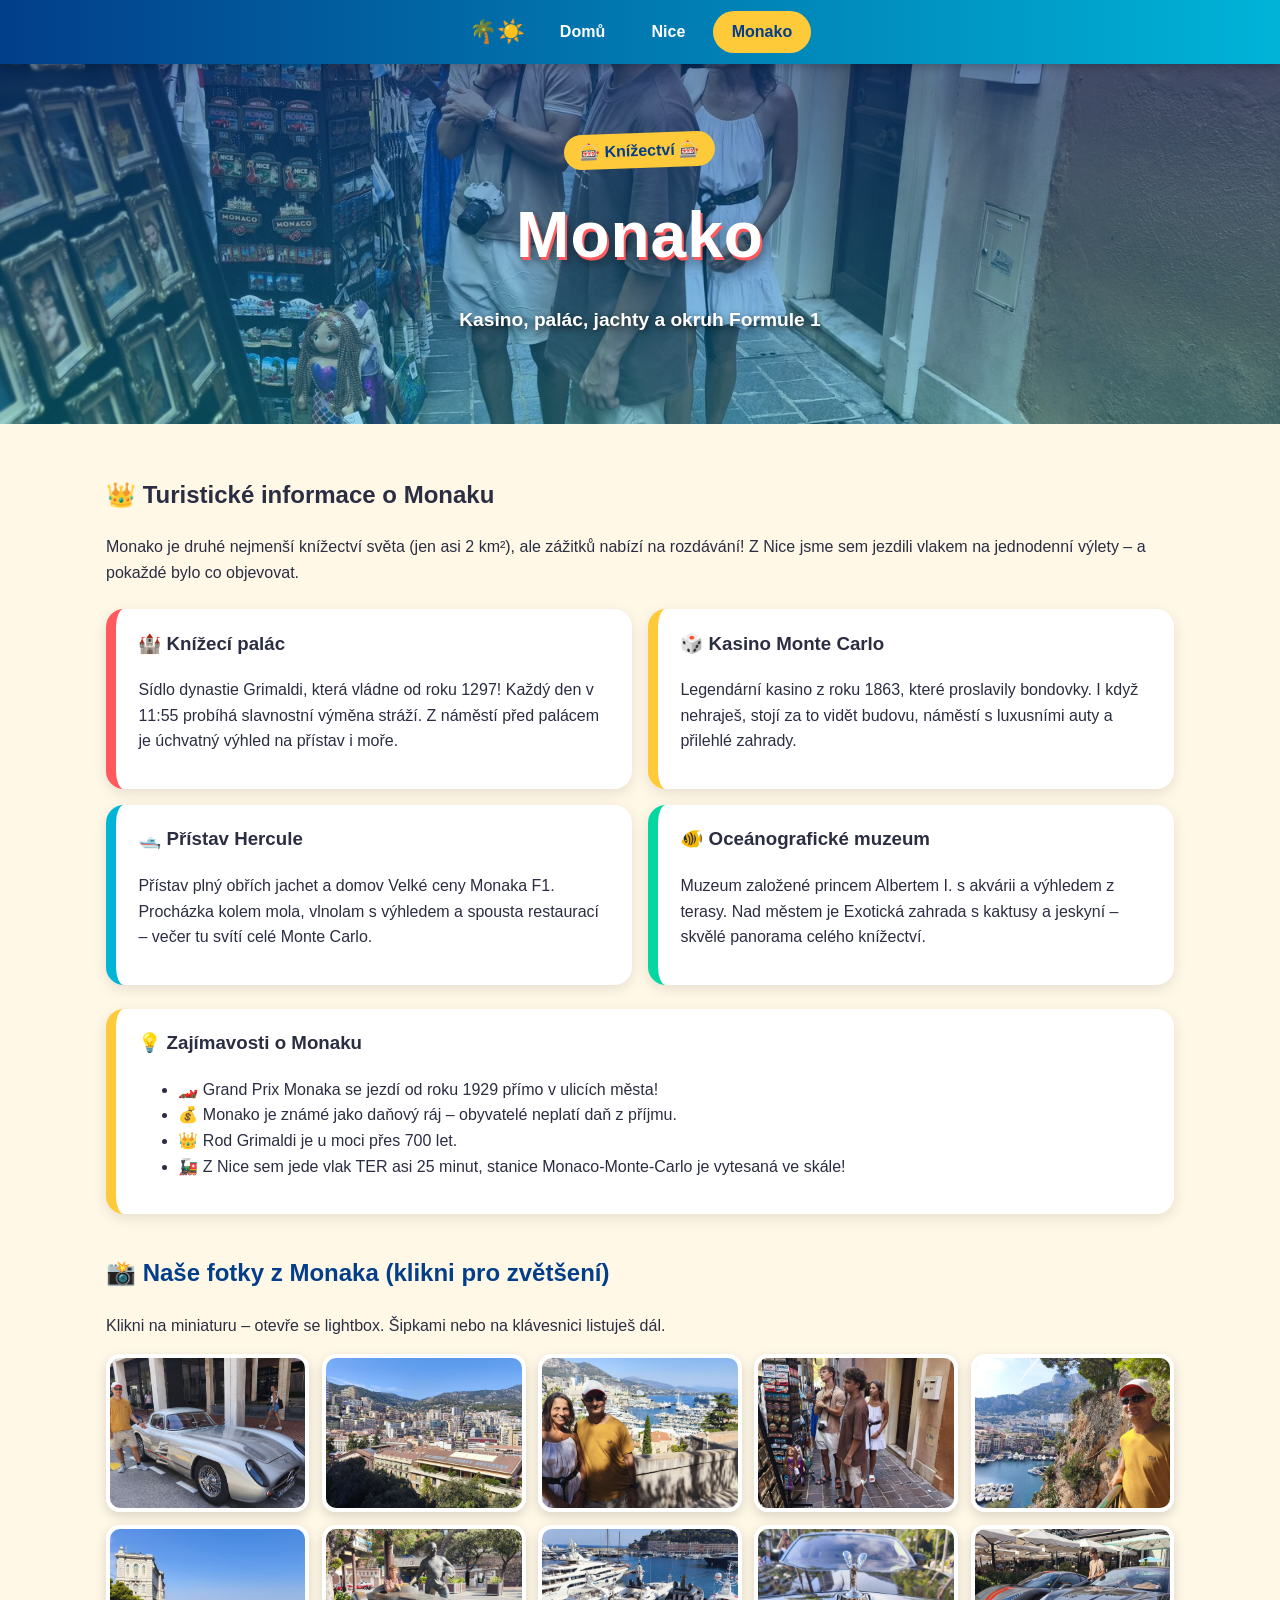
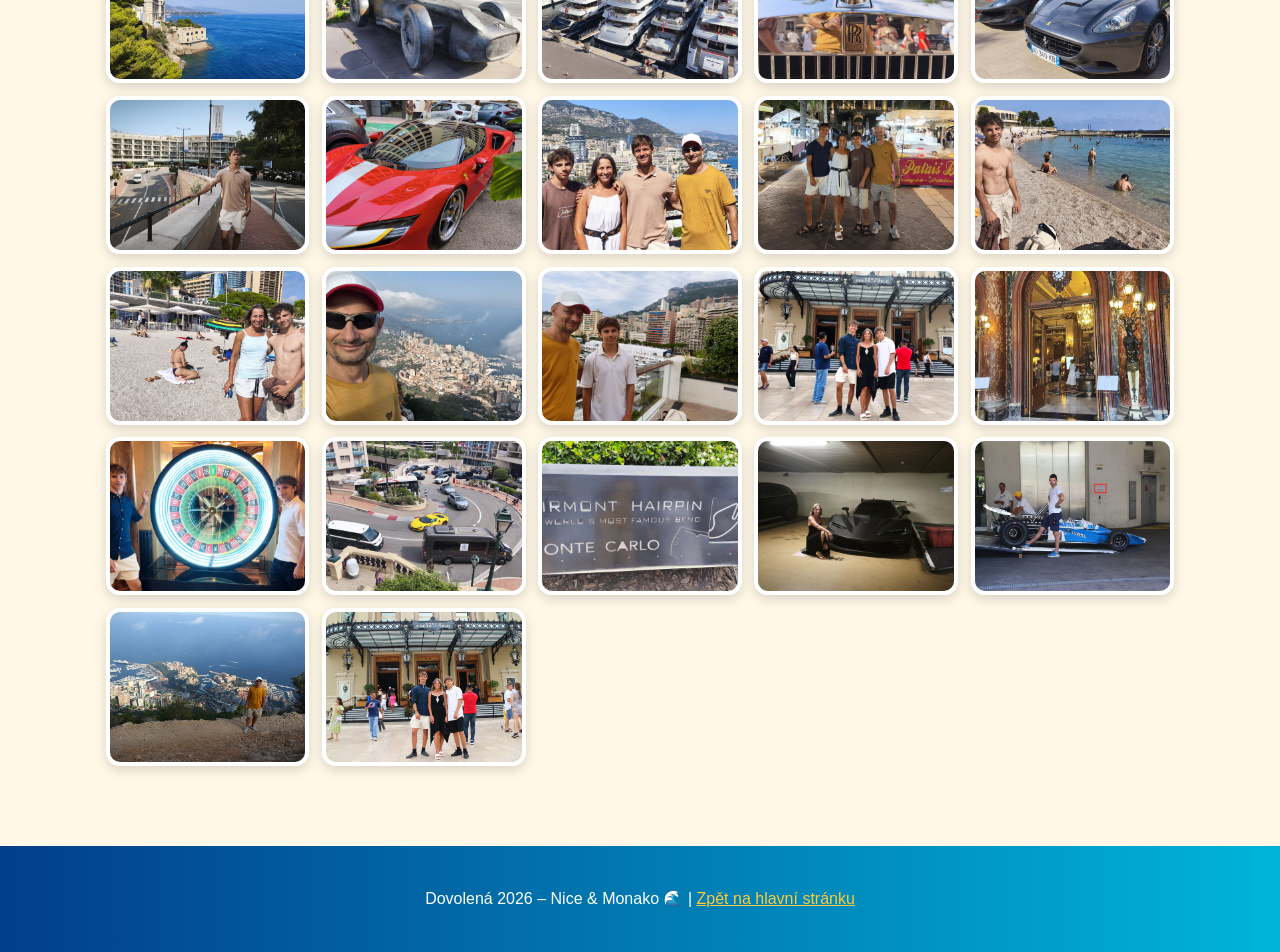
==== monako.html @ 0bd82058 "initial commit" ====
<!DOCTYPE html>
<html lang="cs">
<head>
<meta charset="UTF-8">
<meta name="viewport" content="width=device-width, initial-scale=1.0">
<title>Monako – Dovolená 2026 Monako</title>
<link rel="stylesheet" href="style.css">
</head>
<body>
<nav class="menu">
<span class="logo">🌴☀️</span>
<a href="index.html">Domů</a>
<a href="nice.html">Nice</a>
<a href="monako.html" class="aktivni">Monako</a>
</nav>
<header class="hero" style="background-image: url('Fotky_Monako/IMG_20260907_150020.jpg'); min-height: 40vh;">
<div class="hero-text">
<span class="badge">🎰 Knížectví 🎰</span>
<h1>Monako</h1>
<p>Kasino, palác, jachty a okruh Formule 1</p>
</div>
</header>
<main class="obsah">
<h2>👑 Turistické informace o Monaku</h2>
<p>Monako je druhé nejmenší knížectví světa (jen asi 2 km²), ale zážitků nabízí na rozdávání! Z Nice jsme sem jezdili vlakem na jednodenní výlety – a pokaždé bylo co objevovat.</p>
<section class="info-grid">
<div class="info-box ruzovy">
<h3>🏰 Knížecí palác</h3>
<p>Sídlo dynastie Grimaldi, která vládne od roku 1297! Každý den v 11:55 probíhá slavnostní výměna stráží. Z náměstí před palácem je úchvatný výhled na přístav i moře.</p>
</div>
<div class="info-box">
<h3>🎲 Kasino Monte Carlo</h3>
<p>Legendární kasino z roku 1863, které proslavily bondovky. I když nehraješ, stojí za to vidět budovu, náměstí s luxusními auty a přilehlé zahrady.</p>
</div>
<div class="info-box modry">
<h3>🛥️ Přístav Hercule</h3>
<p>Přístav plný obřích jachet a domov Velké ceny Monaka F1. Procházka kolem mola, vlnolam s výhledem a spousta restaurací – večer tu svítí celé Monte Carlo.</p>
</div>
<div class="info-box zeleny">
<h3>🐠 Oceánografické muzeum</h3>
<p>Muzeum založené princem Albertem I. s akvárii a výhledem z terasy. Nad městem je Exotická zahrada s kaktusy a jeskyní – skvělé panorama celého knížectví.</p>
</div>
</section>
<div class="info-box">
<h3>💡 Zajímavosti o Monaku</h3>
<ul>
<li>🏎️ Grand Prix Monaka se jezdí od roku 1929 přímo v ulicích města!</li>
<li>💰 Monako je známé jako daňový ráj – obyvatelé neplatí daň z příjmu.</li>
<li>👑 Rod Grimaldi je u moci přes 700 let.</li>
<li>🚂 Z Nice sem jede vlak TER asi 25 minut, stanice Monaco-Monte-Carlo je vytesaná ve skále!</li>
</ul>
</div>
<h2 class="galerie-nadpis">📸 Naše fotky z Monaka (klikni pro zvětšení)</h2>
<p>Klikni na miniaturu – otevře se lightbox. Šipkami nebo na klávesnici listuješ dál.</p>
<div class="galerie" id="galerie-monako">
<a href="Fotky_Monako/IMG_20260907_140900.jpg"><img src="Fotky_Monako/IMG_20260907_140900.jpg" alt="Monako 1" loading="lazy"></a>
<a href="Fotky_Monako/IMG_20260907_144105.jpg"><img src="Fotky_Monako/IMG_20260907_144105.jpg" alt="Monako 2" loading="lazy"></a>
<a href="Fotky_Monako/IMG_20260907_144658.jpg"><img src="Fotky_Monako/IMG_20260907_144658.jpg" alt="Monako 3" loading="lazy"></a>
<a href="Fotky_Monako/IMG_20260907_150020.jpg"><img src="Fotky_Monako/IMG_20260907_150020.jpg" alt="Monako 4" loading="lazy"></a>
<a href="Fotky_Monako/IMG_20260907_153525.jpg"><img src="Fotky_Monako/IMG_20260907_153525.jpg" alt="Monako 5" loading="lazy"></a>
<a href="Fotky_Monako/IMG_20260907_154041.jpg"><img src="Fotky_Monako/IMG_20260907_154041.jpg" alt="Monako 6" loading="lazy"></a>
<a href="Fotky_Monako/IMG_20260907_160906.jpg"><img src="Fotky_Monako/IMG_20260907_160906.jpg" alt="Monako 7" loading="lazy"></a>
<a href="Fotky_Monako/IMG_20260907_162151.jpg"><img src="Fotky_Monako/IMG_20260907_162151.jpg" alt="Monako 8" loading="lazy"></a>
<a href="Fotky_Monako/IMG_20260907_163304.jpg"><img src="Fotky_Monako/IMG_20260907_163304.jpg" alt="Monako 9" loading="lazy"></a>
<a href="Fotky_Monako/IMG_20260907_163410.jpg"><img src="Fotky_Monako/IMG_20260907_163410.jpg" alt="Monako 10" loading="lazy"></a>
<a href="Fotky_Monako/IMG_20260907_165111.jpg"><img src="Fotky_Monako/IMG_20260907_165111.jpg" alt="Monako 11" loading="lazy"></a>
<a href="Fotky_Monako/IMG_20260907_181517.jpg"><img src="Fotky_Monako/IMG_20260907_181517.jpg" alt="Monako 12" loading="lazy"></a>
<a href="Fotky_Monako/IMG_20260907_205532.jpg"><img src="Fotky_Monako/IMG_20260907_205532.jpg" alt="Monako 13" loading="lazy"></a>
<a href="Fotky_Monako/IMG_20260907_205848.jpg"><img src="Fotky_Monako/IMG_20260907_205848.jpg" alt="Monako 14" loading="lazy"></a>
<a href="Fotky_Monako/IMG_20260908_153854.jpg"><img src="Fotky_Monako/IMG_20260908_153854.jpg" alt="Monako 15" loading="lazy"></a>
<a href="Fotky_Monako/IMG_20260908_153936.jpg"><img src="Fotky_Monako/IMG_20260908_153936.jpg" alt="Monako 16" loading="lazy"></a>
<a href="Fotky_Monako/IMG_20260908_170954.jpg"><img src="Fotky_Monako/IMG_20260908_170954.jpg" alt="Monako 17" loading="lazy"></a>
<a href="Fotky_Monako/IMG_20260909_105714.jpg"><img src="Fotky_Monako/IMG_20260909_105714.jpg" alt="Monako 18" loading="lazy"></a>
<a href="Fotky_Monako/IMG_20260909_114147.jpg"><img src="Fotky_Monako/IMG_20260909_114147.jpg" alt="Monako 19" loading="lazy"></a>
<a href="Fotky_Monako/IMG_20260909_114350.jpg"><img src="Fotky_Monako/IMG_20260909_114350.jpg" alt="Monako 20" loading="lazy"></a>
<a href="Fotky_Monako/IMG_20260909_115213.jpg"><img src="Fotky_Monako/IMG_20260909_115213.jpg" alt="Monako 21" loading="lazy"></a>
<a href="Fotky_Monako/IMG_20260909_123022.jpg"><img src="Fotky_Monako/IMG_20260909_123022.jpg" alt="Monako 22" loading="lazy"></a>
<a href="Fotky_Monako/IMG_20260909_123653.jpg"><img src="Fotky_Monako/IMG_20260909_123653.jpg" alt="Monako 23" loading="lazy"></a>
<a href="Fotky_Monako/IMG_20260909_161329.jpg"><img src="Fotky_Monako/IMG_20260909_161329.jpg" alt="Monako 24" loading="lazy"></a>
<a href="Fotky_Monako/IMG_2174.jpg"><img src="Fotky_Monako/IMG_2174.jpg" alt="Monako 25" loading="lazy"></a>
<a href="Fotky_Monako/IMG_2282.jpg"><img src="Fotky_Monako/IMG_2282.jpg" alt="Monako 26" loading="lazy"></a>
<a href="Fotky_Monako/IMG_2395.jpg"><img src="Fotky_Monako/IMG_2395.jpg" alt="Monako 27" loading="lazy"></a>
</div>
</main>
<div class="lightbox" id="lightbox">
<button class="zavrit" id="lightbox-zavrit" aria-label="Zavřít">✕</button>
<img id="lightbox-foto" src="" alt="Velká fotka">
<div class="lightbox-ovladani">
<button id="lightbox-predchozi" aria-label="Předchozí">⬅</button>
<span class="pocitadlo" id="lightbox-pocitadlo">1 / 27</span>
<button id="lightbox-dalsi" aria-label="Další">➡</button>
</div>
</div>
<footer>
<p>Dovolená 2026 – Nice &amp; Monako 🌊 | <a href="index.html">Zpět na hlavní stránku</a></p>
</footer>
<script src="script.js"></script>
</body>
</html>
---- style.css ----
/* Dovolená 2026 Monako – hravý dovolenkový styl */
:root {
  --azurova: #00b4d8;
  --tmava: #023e8a;
  --koral: #ff595e;
  --zluta: #ffca3a;
  --zelena: #06d6a0;
  --pisek: #fff8e7;
  --text: #2b2d42;
  --radius: 18px;
}
* { box-sizing: border-box; }
body {
  margin: 0;
  font-family: "Segoe UI", Verdana, sans-serif;
  background: var(--pisek);
  color: var(--text);
  line-height: 1.6;
}
/* Horní menu */
nav.menu {
  position: sticky; top: 0; z-index: 50;
  display: flex; gap: 0.5rem; align-items: center; justify-content: center;
  background: linear-gradient(90deg, var(--tmava), var(--azurova));
  padding: 0.7rem 1rem;
  box-shadow: 0 2px 10px rgba(0,0,0,.25);
}
nav.menu a {
  color: #fff; text-decoration: none; font-weight: 700;
  padding: 0.5rem 1.2rem; border-radius: 999px;
  transition: background .2s, transform .2s;
}
nav.menu a:hover { background: rgba(255,255,255,.25); transform: scale(1.05); }
nav.menu a.aktivni { background: var(--zluta); color: var(--tmava); }
.logo { font-size: 1.4rem; margin-right: 0.5rem; }
/* Hero */
.hero {
  position: relative; min-height: 55vh;
  display: flex; align-items: center; justify-content: center; text-align: center;
  background-size: cover; background-position: center;
  color: #fff;
}
.hero::before {
  content: ""; position: absolute; inset: 0;
  background: linear-gradient(180deg, rgba(2,62,138,.55), rgba(0,180,216,.35));
}
.hero-text { position: relative; padding: 3rem 1.5rem; }
.hero-text h1 {
  font-size: clamp(2.2rem, 6vw, 4rem); margin: 0;
  text-shadow: 2px 3px 0 var(--koral), 4px 6px 12px rgba(0,0,0,.5);
  letter-spacing: 1px;
}
.hero-text p { font-size: 1.2rem; font-weight: 600; text-shadow: 1px 2px 6px rgba(0,0,0,.7); }
.badge {
  display: inline-block; background: var(--zluta); color: var(--tmava);
  font-weight: 800; padding: 0.3rem 1rem; border-radius: 999px; margin-bottom: 1rem;
  transform: rotate(-2deg);
}
/* Obsah */
.obsah { max-width: 1100px; margin: 0 auto; padding: 2rem 1rem; }
.karty { display: grid; grid-template-columns: 1fr; gap: 1.5rem; margin-top: -3rem; position: relative; }
@media (min-width: 720px) { .karty { grid-template-columns: 1fr 1fr; } }
.karta {
  background: #fff; border-radius: var(--radius); overflow: hidden;
  box-shadow: 0 8px 24px rgba(0,0,0,.15); text-decoration: none; color: inherit;
  transition: transform .2s, box-shadow .2s; border-bottom: 8px solid var(--koral);
}
.karta:nth-child(2) { border-bottom-color: var(--zelena); }
.karta:hover { transform: translateY(-6px) rotate(-.4deg); box-shadow: 0 14px 32px rgba(0,0,0,.22); }
.karta img { width: 100%; height: 240px; object-fit: cover; display: block; }
.karta-body { padding: 1.2rem 1.4rem 1.6rem; }
.karta-body h2 { margin: 0 0 .4rem; color: var(--tmava); }
.tlacitko {
  display: inline-block; margin-top: .7rem; padding: .6rem 1.4rem;
  background: var(--koral); color: #fff; border-radius: 999px; font-weight: 800;
}
.karta:nth-child(2) .tlacitko { background: var(--azurova); }
/* Informační boxy */
.info-grid { display: grid; grid-template-columns: 1fr; gap: 1rem; margin: 1.5rem 0; }
@media (min-width: 720px) { .info-grid { grid-template-columns: 1fr 1fr; } }
.info-box {
  background: #fff; border-radius: var(--radius); padding: 1.2rem 1.4rem;
  border-left: 10px solid var(--zluta); box-shadow: 0 4px 14px rgba(0,0,0,.1);
}
.info-box.ruzovy { border-left-color: var(--koral); }
.info-box.zeleny { border-left-color: var(--zelena); }
.info-box.modry { border-left-color: var(--azurova); }
.info-box h3 { margin-top: 0; }
/* Galerie */
.galerie-nadpis { margin-top: 2.5rem; color: var(--tmava); }
.galerie {
  display: grid; gap: 0.8rem;
  grid-template-columns: repeat(2, 1fr);
}
@media (min-width: 720px) { .galerie { grid-template-columns: repeat(4, 1fr); } }
@media (min-width: 1024px) { .galerie { grid-template-columns: repeat(5, 1fr); } }
.galerie a {
  display: block; border-radius: 14px; overflow: hidden;
  border: 4px solid #fff; box-shadow: 0 4px 12px rgba(0,0,0,.15);
  transition: transform .2s;
}
.galerie a:hover { transform: scale(1.04) rotate(.5deg); }
.galerie img { width: 100%; height: 150px; object-fit: cover; display: block; }
/* Lightbox */
.lightbox {
  display: none; position: fixed; inset: 0; z-index: 100;
  background: rgba(0,0,0,.9); align-items: center; justify-content: center;
  flex-direction: column;
}
.lightbox.otevreny { display: flex; }
.lightbox img { max-width: 90vw; max-height: 80vh; border-radius: 12px; border: 5px solid #fff; }
.lightbox-ovladani { display: flex; align-items: center; gap: 1rem; margin-top: 1rem; color: #fff; }
.lightbox button {
  background: var(--zluta); border: none; font-size: 1.4rem; font-weight: 800;
  width: 48px; height: 48px; border-radius: 50%; cursor: pointer;
}
.lightbox button:hover { background: var(--koral); color: #fff; }
.zavrit { position: absolute; top: 15px; right: 15px; }
.pocitadlo { font-weight: 700; background: rgba(255,255,255,.2); padding: .3rem .9rem; border-radius: 999px; }
footer {
  margin-top: 3rem; text-align: center; padding: 1.5rem;
  background: linear-gradient(90deg, var(--tmava), var(--azurova)); color: #fff;
}
footer a { color: var(--zluta); }
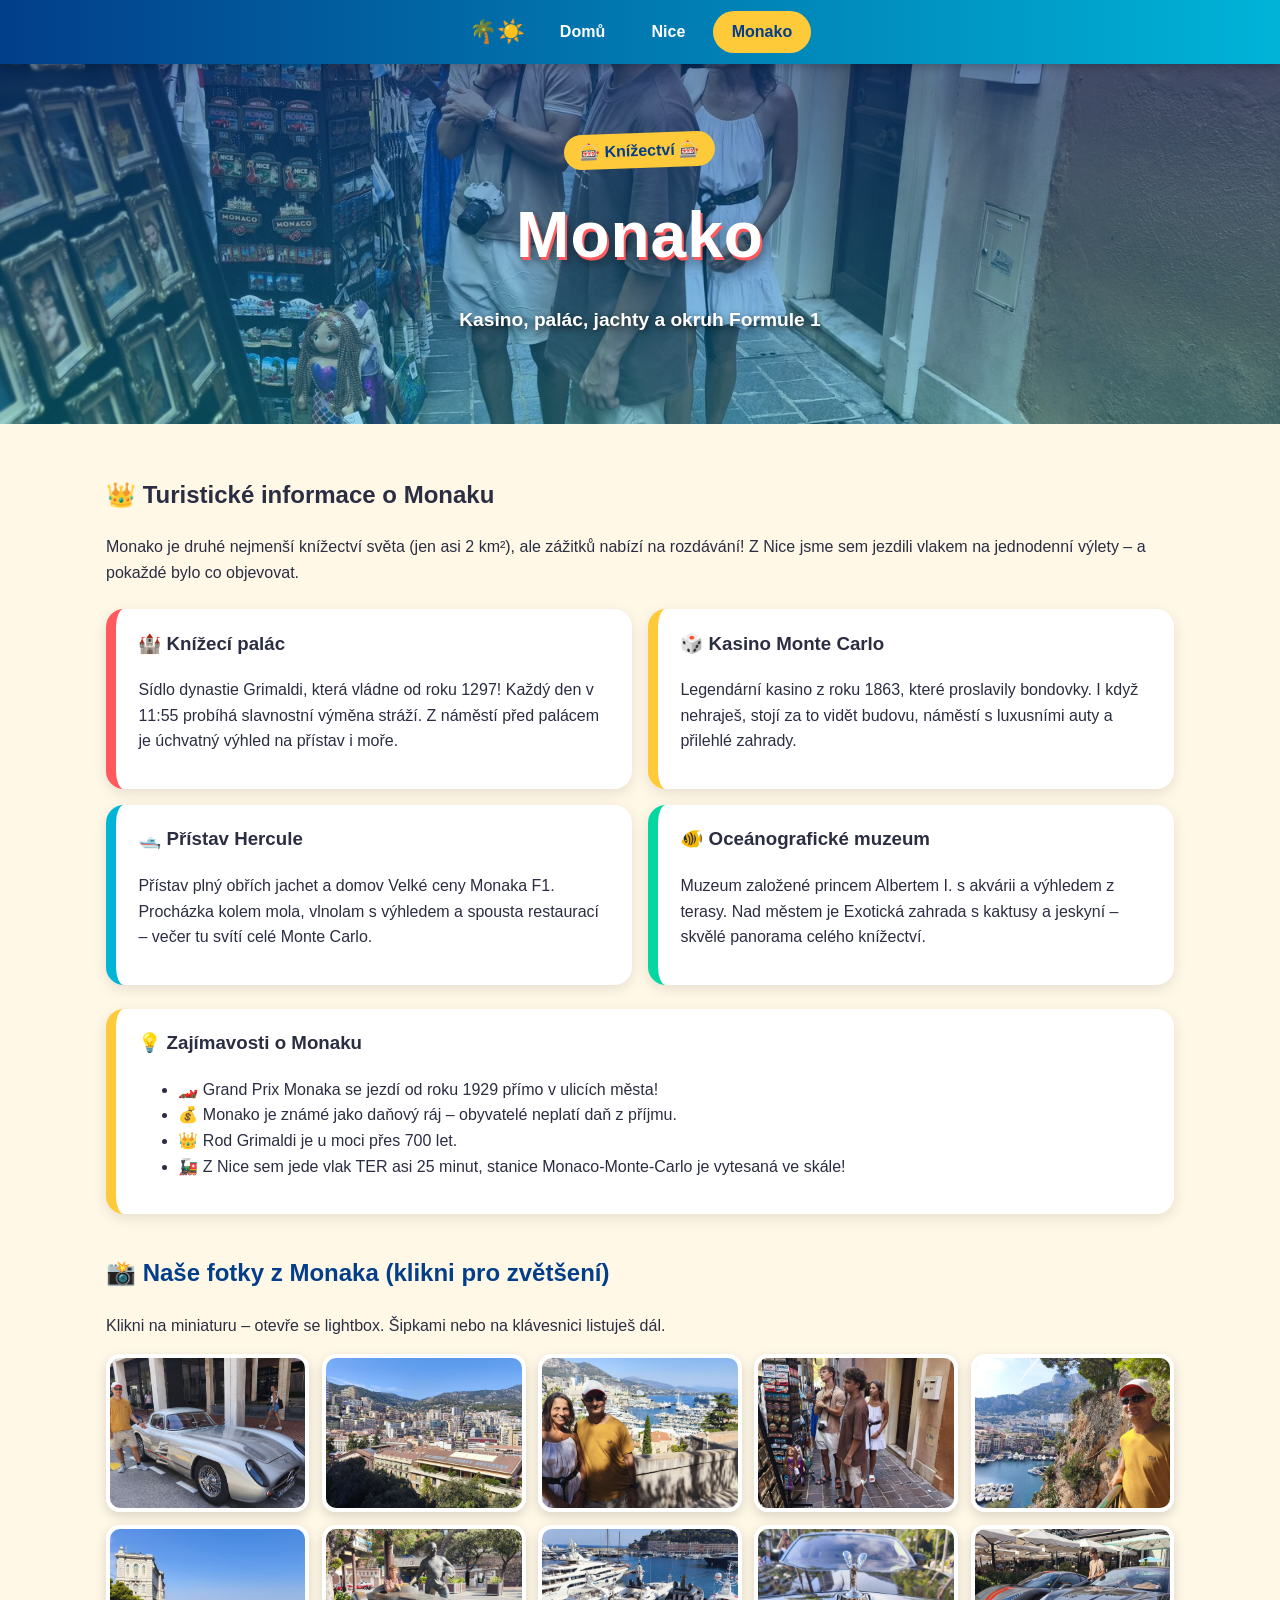
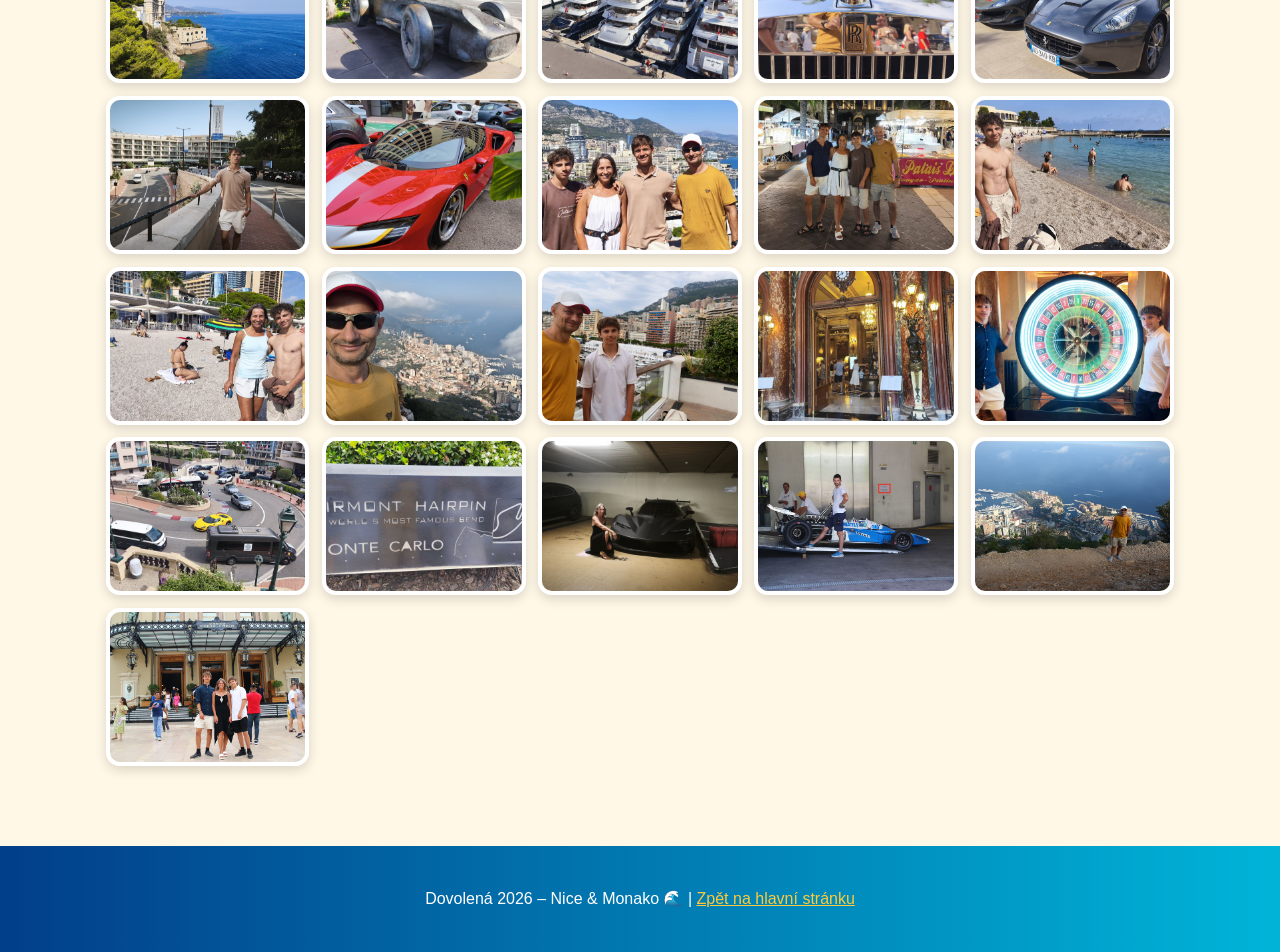
==== commit dd85b329: "vymazat fotku 19" ====
--- a/monako.html
+++ b/monako.html
@@ -71,15 +71,14 @@
 <a href="Fotky_Monako/IMG_20260908_153936.jpg"><img src="Fotky_Monako/IMG_20260908_153936.jpg" alt="Monako 16" loading="lazy"></a>
 <a href="Fotky_Monako/IMG_20260908_170954.jpg"><img src="Fotky_Monako/IMG_20260908_170954.jpg" alt="Monako 17" loading="lazy"></a>
 <a href="Fotky_Monako/IMG_20260909_105714.jpg"><img src="Fotky_Monako/IMG_20260909_105714.jpg" alt="Monako 18" loading="lazy"></a>
-<a href="Fotky_Monako/IMG_20260909_114147.jpg"><img src="Fotky_Monako/IMG_20260909_114147.jpg" alt="Monako 19" loading="lazy"></a>
-<a href="Fotky_Monako/IMG_20260909_114350.jpg"><img src="Fotky_Monako/IMG_20260909_114350.jpg" alt="Monako 20" loading="lazy"></a>
-<a href="Fotky_Monako/IMG_20260909_115213.jpg"><img src="Fotky_Monako/IMG_20260909_115213.jpg" alt="Monako 21" loading="lazy"></a>
-<a href="Fotky_Monako/IMG_20260909_123022.jpg"><img src="Fotky_Monako/IMG_20260909_123022.jpg" alt="Monako 22" loading="lazy"></a>
-<a href="Fotky_Monako/IMG_20260909_123653.jpg"><img src="Fotky_Monako/IMG_20260909_123653.jpg" alt="Monako 23" loading="lazy"></a>
-<a href="Fotky_Monako/IMG_20260909_161329.jpg"><img src="Fotky_Monako/IMG_20260909_161329.jpg" alt="Monako 24" loading="lazy"></a>
-<a href="Fotky_Monako/IMG_2174.jpg"><img src="Fotky_Monako/IMG_2174.jpg" alt="Monako 25" loading="lazy"></a>
-<a href="Fotky_Monako/IMG_2282.jpg"><img src="Fotky_Monako/IMG_2282.jpg" alt="Monako 26" loading="lazy"></a>
-<a href="Fotky_Monako/IMG_2395.jpg"><img src="Fotky_Monako/IMG_2395.jpg" alt="Monako 27" loading="lazy"></a>
+<a href="Fotky_Monako/IMG_20260909_114350.jpg"><img src="Fotky_Monako/IMG_20260909_114350.jpg" alt="Monako 19" loading="lazy"></a>
+<a href="Fotky_Monako/IMG_20260909_115213.jpg"><img src="Fotky_Monako/IMG_20260909_115213.jpg" alt="Monako 20" loading="lazy"></a>
+<a href="Fotky_Monako/IMG_20260909_123022.jpg"><img src="Fotky_Monako/IMG_20260909_123022.jpg" alt="Monako 21" loading="lazy"></a>
+<a href="Fotky_Monako/IMG_20260909_123653.jpg"><img src="Fotky_Monako/IMG_20260909_123653.jpg" alt="Monako 22" loading="lazy"></a>
+<a href="Fotky_Monako/IMG_20260909_161329.jpg"><img src="Fotky_Monako/IMG_20260909_161329.jpg" alt="Monako 23" loading="lazy"></a>
+<a href="Fotky_Monako/IMG_2174.jpg"><img src="Fotky_Monako/IMG_2174.jpg" alt="Monako 24" loading="lazy"></a>
+<a href="Fotky_Monako/IMG_2282.jpg"><img src="Fotky_Monako/IMG_2282.jpg" alt="Monako 25" loading="lazy"></a>
+<a href="Fotky_Monako/IMG_2395.jpg"><img src="Fotky_Monako/IMG_2395.jpg" alt="Monako 26" loading="lazy"></a>
 </div>
 </main>
 <div class="lightbox" id="lightbox">
@@ -87,7 +86,7 @@
 <img id="lightbox-foto" src="" alt="Velká fotka">
 <div class="lightbox-ovladani">
 <button id="lightbox-predchozi" aria-label="Předchozí">⬅</button>
-<span class="pocitadlo" id="lightbox-pocitadlo">1 / 27</span>
+<span class="pocitadlo" id="lightbox-pocitadlo">1 / 26</span>
 <button id="lightbox-dalsi" aria-label="Další">➡</button>
 </div>
 </div>
